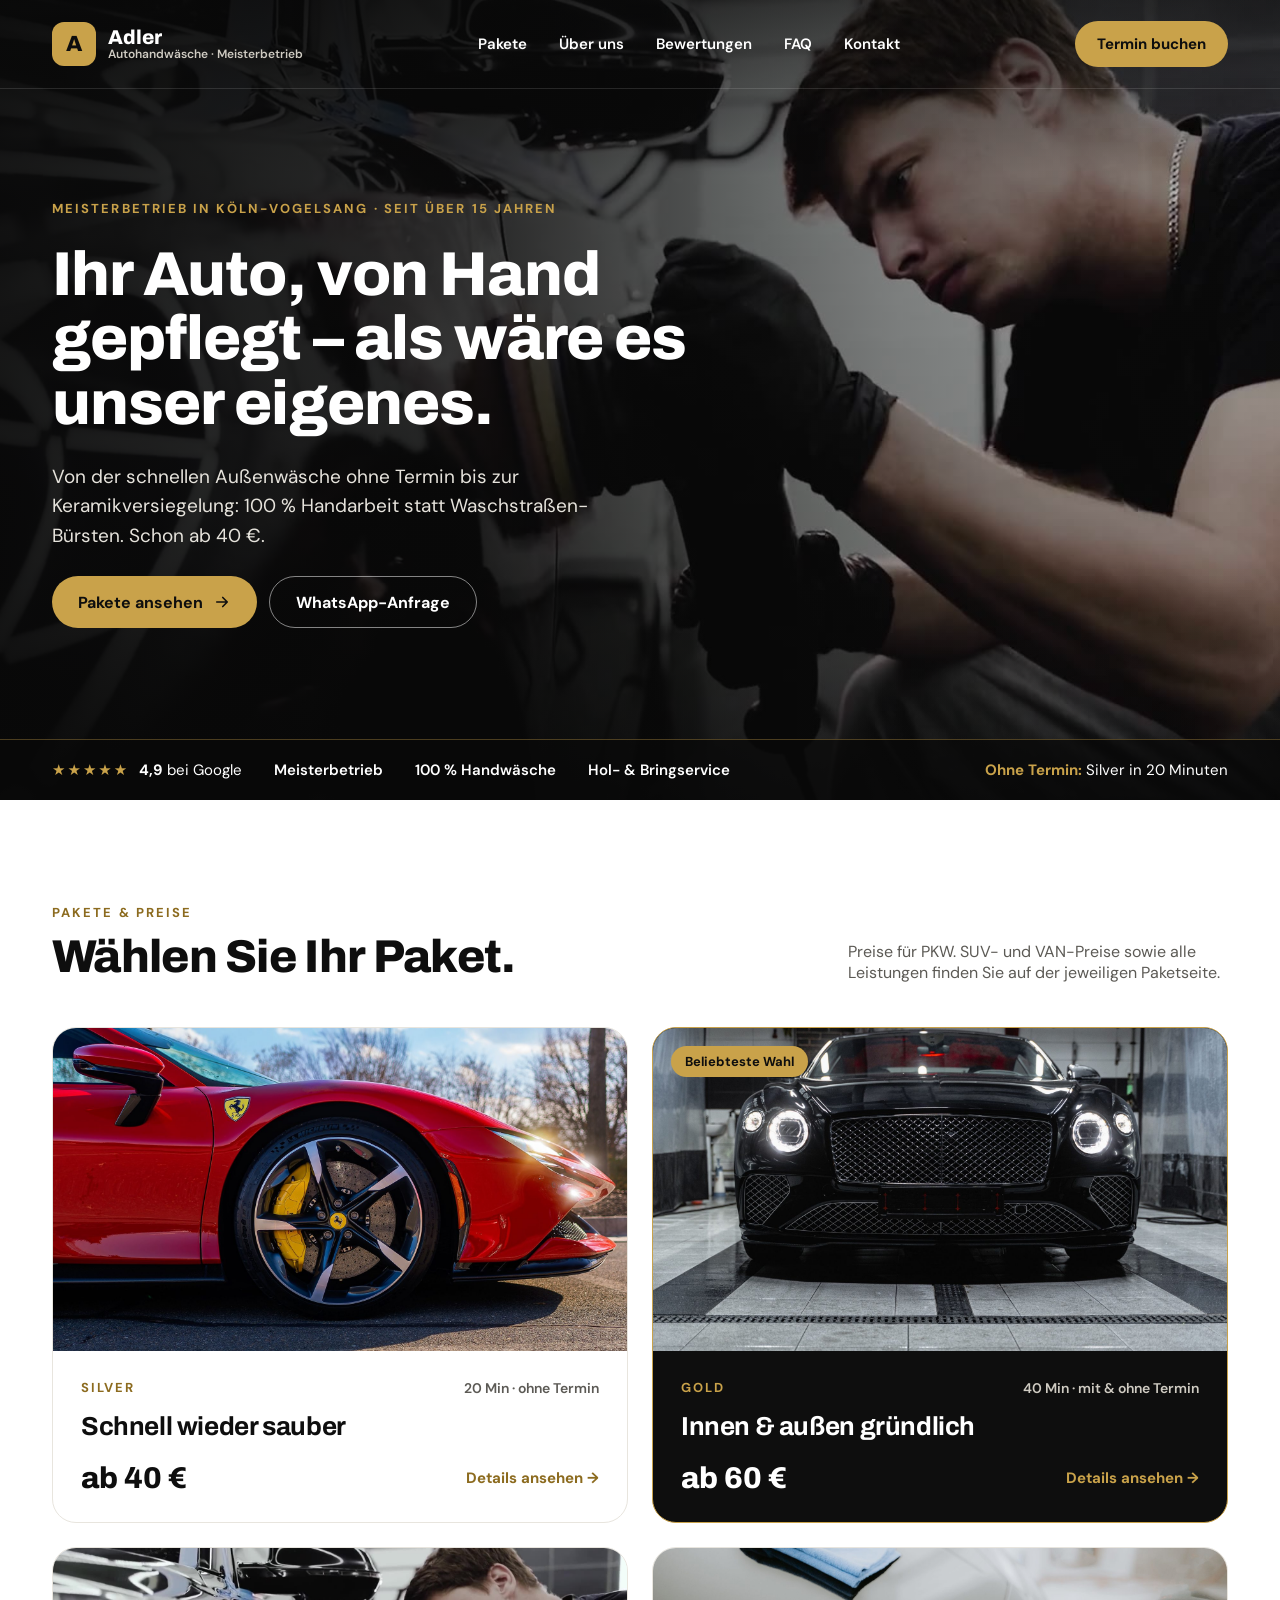
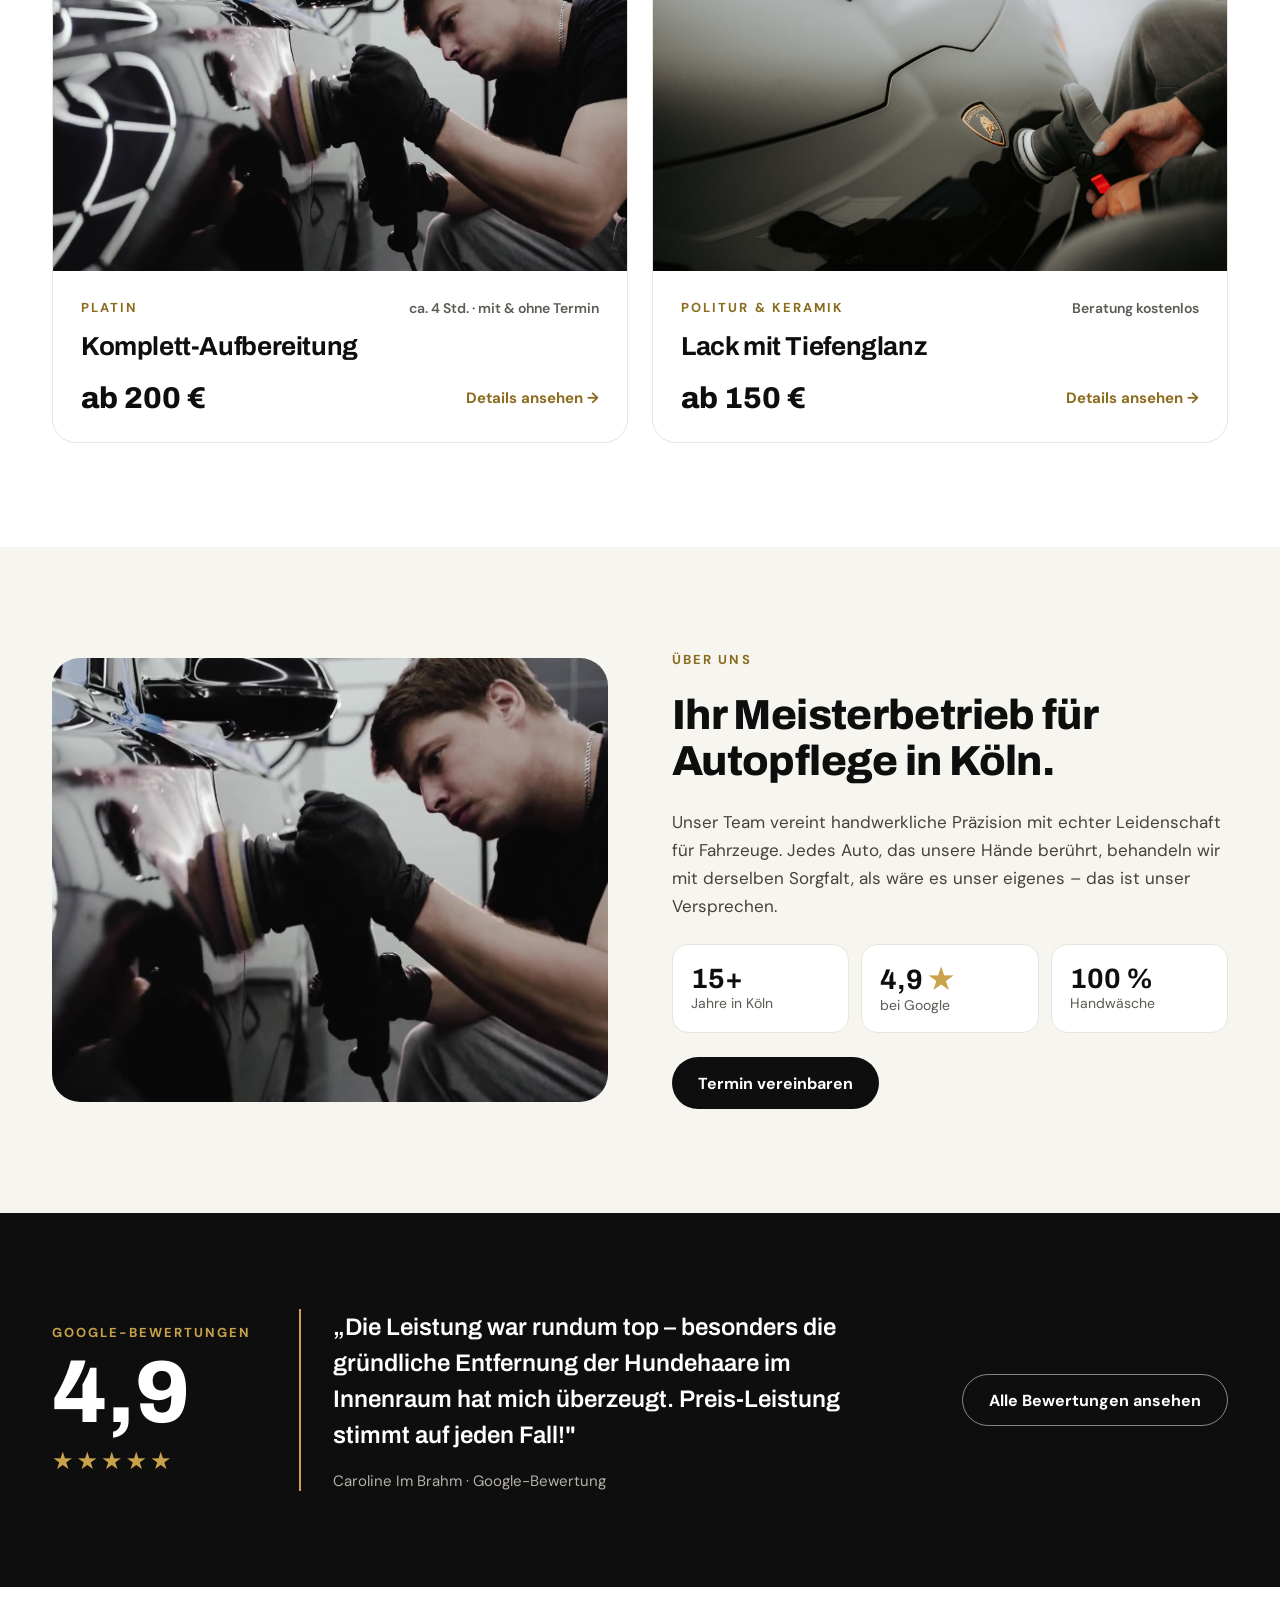
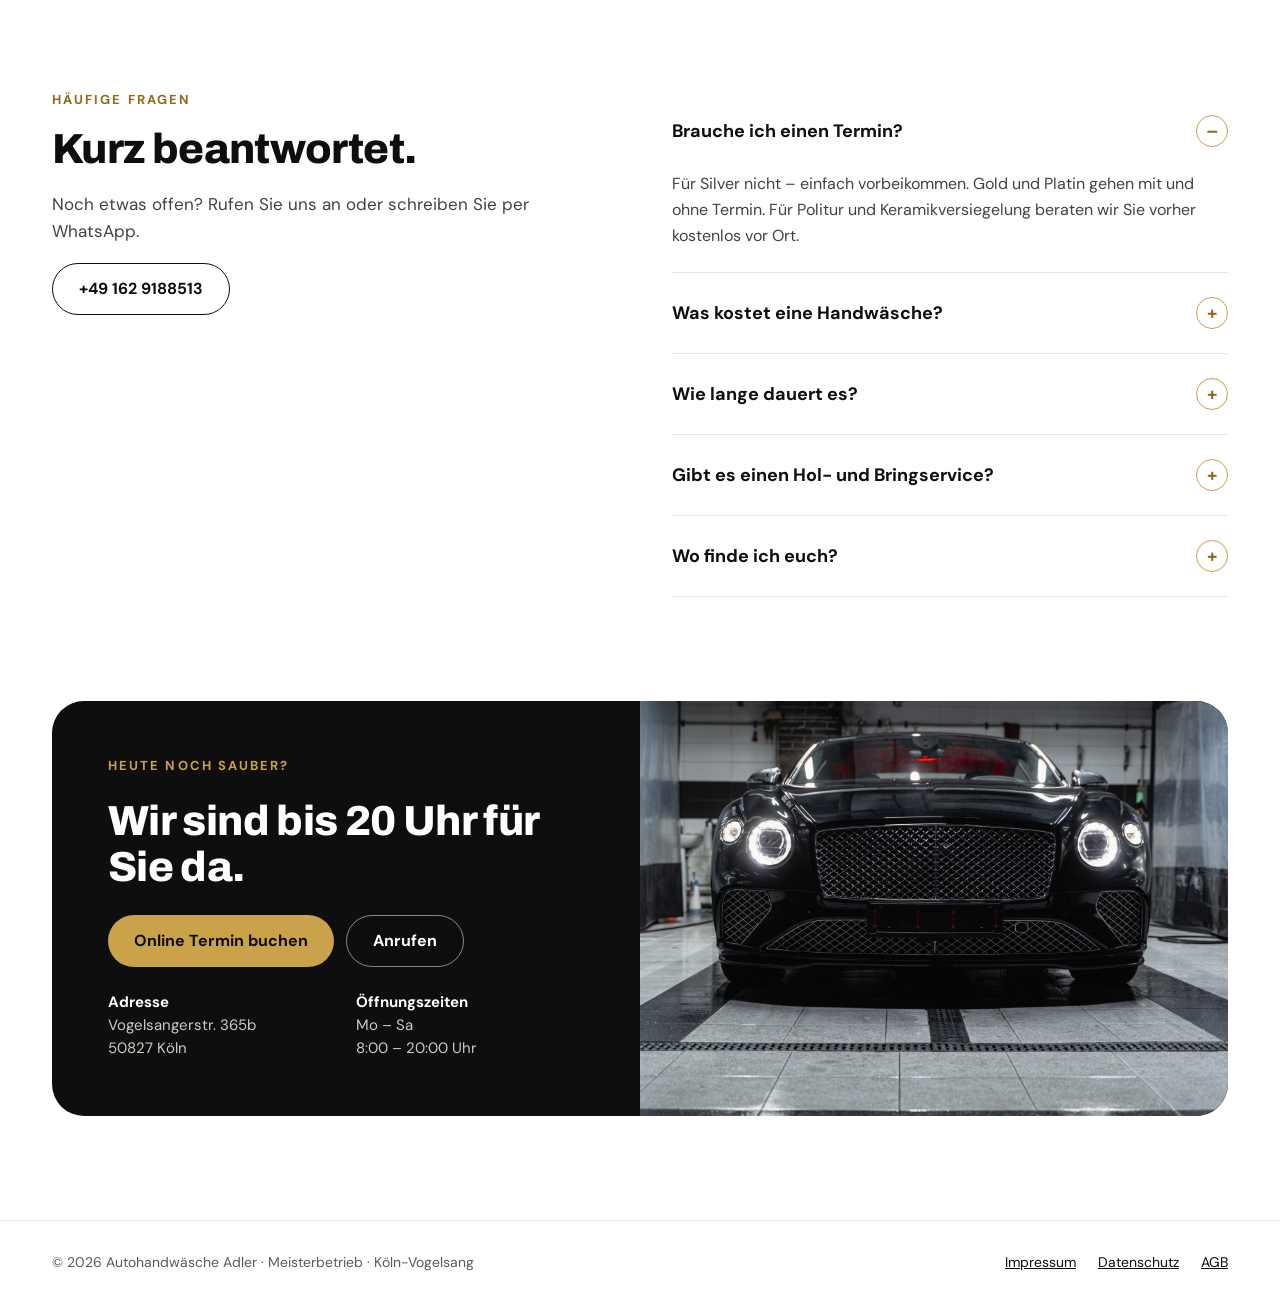
==== index.html @ 47d371c3 "Neues Website-Design: Startseite, Paketseiten Silver/Gold/Platin/Politur mit Preisrechner Co-Authore" ====
<!doctype html>
<html lang="de">
<head>
<meta charset="utf-8">
<meta name="viewport" content="width=device-width, initial-scale=1">
<title>Autohandwäsche & Autoaufbereitung Köln ab 40 € | Adler</title>
<meta name="description" content="Autohandwäsche Adler – Meisterbetrieb für Handwäsche, Aufbereitung, Politur und Keramikversiegelung in Köln-Vogelsang. 4,9★ bei Google, ab 40 €.">
<meta name="theme-color" content="#0E0E0E">
<link rel="preconnect" href="https://fonts.googleapis.com">
<link href="https://fonts.googleapis.com/css2?family=Archivo:wght@500;600;700;800&amp;family=DM+Sans:wght@400;500;600;700&amp;display=swap" rel="stylesheet">
<style>
body{margin:0;background:#FFFFFF;color:#0E0E0E;font-family:'DM Sans',system-ui,sans-serif;-webkit-font-smoothing:antialiased}
*{box-sizing:border-box}
a{color:#8C6B1F}a:hover{color:#0E0E0E}
h1,h2,h3{font-family:'Archivo',system-ui,sans-serif;margin:0;letter-spacing:-0.015em}
p{margin:0}
.wrap{max-width:1240px;margin:0 auto;padding:0 32px}
.btn{display:inline-flex;align-items:center;justify-content:center;gap:10px;min-height:52px;padding:0 26px;border-radius:999px;font-weight:700;font-size:16px;text-decoration:none;white-space:nowrap}
.btn-gold{background:#C9A24A;color:#0E0E0E}.btn-gold:hover{background:#DDB862;color:#0E0E0E}
.btn-black{background:#0E0E0E;color:#FFFFFF}.btn-black:hover{background:#2A2A2A;color:#FFFFFF}
.btn-line{border:1.5px solid rgba(255,255,255,.5);color:#FFFFFF}.btn-line:hover{border-color:#C9A24A;color:#C9A24A}
.btn-outline{border:1.5px solid #0E0E0E;color:#0E0E0E}.btn-outline:hover{background:#0E0E0E;color:#FFFFFF}
.eyebrow{font-size:13px;font-weight:700;letter-spacing:.16em;text-transform:uppercase;color:#8C6B1F}
.gold-txt{color:#C9A24A}
.nav{display:flex;gap:32px}.nav a{color:#FFFFFF;text-decoration:none;font-weight:600;font-size:15px}.nav a:hover{color:#C9A24A}
.cover{display:block;width:100%;object-fit:cover}
.hero{position:relative;overflow:hidden;background:#0B0B0B;min-height:800px;display:flex;flex-direction:column}
.hero-video{position:absolute;inset:0;width:100%;height:100%;object-fit:cover;object-position:60% 40%}
.hero-shade{position:absolute;inset:0;background:linear-gradient(90deg,rgba(8,8,8,.93) 0%,rgba(8,8,8,.8) 38%,rgba(8,8,8,.38) 70%,rgba(8,8,8,.15) 100%),linear-gradient(180deg,rgba(8,8,8,.6) 0%,rgba(8,8,8,0) 22%,rgba(8,8,8,0) 70%,rgba(8,8,8,.65) 100%)}
.hero-head{position:relative;z-index:2;border-bottom:1px solid rgba(255,255,255,.12)}
.hero-body{position:relative;z-index:2;flex:1;display:flex;align-items:center;padding-top:72px;padding-bottom:72px;width:100%}
.hero-trust{position:relative;z-index:2;background:rgba(8,8,8,.75);border-top:1px solid rgba(201,162,74,.35)}
.pk-grid{display:grid;grid-template-columns:repeat(2,minmax(0,1fr));gap:24px}
.pk{display:flex;flex-direction:column;border-radius:24px;overflow:hidden;background:#FFFFFF;border:1px solid #E8E5DE;text-decoration:none;color:#0E0E0E}
.pk:hover{border-color:#C9A24A;color:#0E0E0E}
.pk-dark{background:#0E0E0E;border:1.5px solid #C9A24A;color:#FFFFFF}.pk-dark:hover{color:#FFFFFF}
.split{display:grid;grid-template-columns:minmax(0,1fr) minmax(0,1fr);gap:64px;align-items:center}
details{border-bottom:1px solid #E8E5DE}
summary{cursor:pointer;list-style:none;padding:24px 0;font-weight:700;font-size:18px;display:flex;justify-content:space-between;gap:16px;align-items:center}
summary::-webkit-details-marker{display:none}
.plus{flex:none;width:32px;height:32px;border-radius:50%;border:1.5px solid #C9A24A;color:#8C6B1F;display:flex;align-items:center;justify-content:center;font-size:18px}
@media (max-width:900px){.split,.pk-grid{grid-template-columns:minmax(0,1fr);gap:28px}.nav{display:none}.hide-m{display:none}.hero{min-height:680px}.hero-shade{background:rgba(8,8,8,.72)}}
@media (max-width:560px){.wrap{padding:0 16px}.h1{font-size:40px}.h2{font-size:32px}.btn{width:100%}}
.veh-l{font-weight:700;font-size:15px;color:#5C5A55}.veh-p{font-family:Archivo,sans-serif;font-weight:800;font-size:28px}.sum-line{display:flex;justify-content:space-between;gap:12px}.sum-line strong{color:#FFFFFF;white-space:nowrap}[hidden]{display:none!important}html{scroll-behavior:smooth}
</style>
</head>
<body>
<div style="width: 100%; background: #FFFFFF">

<!-- Hero with video -->
<section id="top" class="hero">
<video class="hero-video" src="assets/hero.mp4" poster="assets/hero-poster.jpg" autoplay="" muted="" loop="" playsinline="" preload="auto" aria-hidden="true"></video>
<div class="hero-shade" aria-hidden="true"></div>
<header class="hero-head">
<div class="wrap" style="display: flex; align-items: center; justify-content: space-between; gap: 24px; min-height: 88px">
<a href="#top" style="display: flex; align-items: center; gap: 12px; text-decoration: none">
<span aria-hidden="true" style="width: 44px; height: 44px; border-radius: 12px; background: #C9A24A; color: #0E0E0E; display: flex; align-items: center; justify-content: center; font-family: 'Archivo', sans-serif; font-weight: 800; font-size: 22px">A</span>
<span style="display: flex; flex-direction: column; line-height: 1.1"><span style="font-family: 'Archivo', sans-serif; font-weight: 800; font-size: 20px; color: #FFFFFF">Adler</span><span style="font-size: 12px; color: #CFCBC2; font-weight: 600">Autohandwäsche · Meisterbetrieb</span></span>
</a>
<nav class="nav" aria-label="Hauptnavigation">
<a href="#pakete">Pakete</a>
<a href="#ueber-uns">Über uns</a>
<a href="#bewertungen">Bewertungen</a>
<a href="#faq">FAQ</a>
<a href="#kontakt">Kontakt</a>
</nav>
<a class="btn btn-gold" href="https://www.cal.eu/adlerwash?redirect=false" style="min-height: 46px; padding: 0 22px; font-size: 15px">Termin buchen</a>
</div>
</header>
<div class="wrap hero-body">
<div style="display: flex; flex-direction: column; gap: 26px; max-width: 640px">
<span class="eyebrow gold-txt" style="color: #C9A24A">Meisterbetrieb in Köln-Vogelsang · seit über 15 Jahren</span>
<h1 class="h1" style="font-size: 62px; line-height: 1.04; font-weight: 800; color: #FFFFFF">Ihr Auto, von Hand gepflegt – als wäre es unser eigenes.</h1>
<p style="font-size: 19px; line-height: 1.55; color: #E6E3DC; max-width: 540px">Von der schnellen Außenwäsche ohne Termin bis zur Keramikversiegelung: 100 % Handarbeit statt Waschstraßen-Bürsten. Schon ab 40 €.</p>
<div style="display: flex; flex-wrap: wrap; gap: 12px">
<a class="btn btn-gold" href="#pakete">Pakete ansehen
<svg width="18" height="18" viewBox="0 0 24 24" fill="none" stroke="currentColor" stroke-width="2.2" stroke-linecap="round" stroke-linejoin="round" aria-hidden="true"><path d="M5 12h14M13 6l6 6-6 6"/></svg></a>
<a class="btn btn-line" href="https://api.whatsapp.com/send?phone=491629188513">WhatsApp-Anfrage</a>
</div>
</div>
</div>
<div class="hero-trust">
<div class="wrap" style="display: flex; flex-wrap: wrap; align-items: center; justify-content: space-between; gap: 14px 28px; padding-top: 20px; padding-bottom: 20px; color: #FFFFFF; font-size: 15px">
<div style="display: flex; flex-wrap: wrap; gap: 14px 32px; align-items: center">
<span style="display: flex; align-items: center; gap: 10px"><span style="color: #C9A24A; letter-spacing: 2px" aria-hidden="true">★★★★★</span><span><strong>4,9</strong> bei Google</span></span>
<span style="font-weight: 600">Meisterbetrieb</span>
<span style="font-weight: 600">100 % Handwäsche</span>
<span style="font-weight: 600">Hol- &amp; Bringservice</span>
</div>
<span><strong class="gold-txt" style="color: #C9A24A">Ohne Termin:</strong> Silver in 20 Minuten</span>
</div>
</div>
</section>

<!-- Pakete -->
<section id="pakete" style="padding: 104px 0">
<div class="wrap" style="display: flex; flex-direction: column; gap: 44px">
<div style="display: flex; flex-wrap: wrap; justify-content: space-between; align-items: flex-end; gap: 16px">
<div style="display: flex; flex-direction: column; gap: 12px">
<span class="eyebrow">Pakete &amp; Preise</span>
<h2 class="h2" style="font-size: 46px; line-height: 1.08; font-weight: 800">Wählen Sie Ihr Paket.</h2>
</div>
<p style="font-size: 16px; color: #5C5A55; max-width: 380px">Preise für PKW. SUV- und VAN-Preise sowie alle Leistungen finden Sie auf der jeweiligen Paketseite.</p>
</div>
<div class="pk-grid">

<a class="pk" href="silver.html">
<img class="cover" src="assets/ferrari.jpg" alt="Roter Sportwagen mit glänzendem Lack" style="aspect-ratio: 16 / 9; object-position: 55% 58%">
<div style="padding: 28px; display: flex; flex-direction: column; gap: 14px">
<div style="display: flex; justify-content: space-between; align-items: center; gap: 12px"><span class="eyebrow">Silver</span><span style="font-size: 14px; font-weight: 600; color: #5C5A55">20 Min · ohne Termin</span></div>
<h3 style="font-size: 26px; line-height: 1.2">Schnell wieder sauber</h3>
<div style="display: flex; justify-content: space-between; align-items: center; gap: 12px; padding-top: 6px">
<span style="font-family: 'Archivo', sans-serif; font-weight: 800; font-size: 30px">ab 40 €</span>
<span style="font-weight: 700; font-size: 15px; color: #8C6B1F">Details ansehen →</span>
</div>
</div>
</a>

<a class="pk pk-dark" href="gold.html" style="position: relative">
<span style="position: absolute; top: 18px; left: 18px; background: #C9A24A; color: #0E0E0E; font-size: 13px; font-weight: 700; padding: 7px 14px; border-radius: 999px">Beliebteste Wahl</span>
<img class="cover" src="assets/bentley.jpg" alt="Bentley in der Waschhalle" style="aspect-ratio: 16 / 9; object-position: 50% 45%">
<div style="padding: 28px; display: flex; flex-direction: column; gap: 14px">
<div style="display: flex; justify-content: space-between; align-items: center; gap: 12px"><span class="eyebrow" style="color: #C9A24A">Gold</span><span style="font-size: 14px; font-weight: 600; color: #CFCBC2">40 Min · mit &amp; ohne Termin</span></div>
<h3 style="font-size: 26px; line-height: 1.2; color: #FFFFFF">Innen &amp; außen gründlich</h3>
<div style="display: flex; justify-content: space-between; align-items: center; gap: 12px; padding-top: 6px">
<span style="font-family: 'Archivo', sans-serif; font-weight: 800; font-size: 30px; color: #FFFFFF">ab 60 €</span>
<span style="font-weight: 700; font-size: 15px; color: #C9A24A">Details ansehen →</span>
</div>
</div>
</a>

<a class="pk" href="platin.html">
<img class="cover" src="assets/hero-poster.jpg" alt="Profi bei der Fahrzeugaufbereitung" style="aspect-ratio: 16 / 9; object-position: 60% 40%">
<div style="padding: 28px; display: flex; flex-direction: column; gap: 14px">
<div style="display: flex; justify-content: space-between; align-items: center; gap: 12px"><span class="eyebrow">Platin</span><span style="font-size: 14px; font-weight: 600; color: #5C5A55">ca. 4 Std. · mit &amp; ohne Termin</span></div>
<h3 style="font-size: 26px; line-height: 1.2">Komplett-Aufbereitung</h3>
<div style="display: flex; justify-content: space-between; align-items: center; gap: 12px; padding-top: 6px">
<span style="font-family: 'Archivo', sans-serif; font-weight: 800; font-size: 30px">ab 200 €</span>
<span style="font-weight: 700; font-size: 15px; color: #8C6B1F">Details ansehen →</span>
</div>
</div>
</a>

<a class="pk" href="politur.html">
<img class="cover" src="assets/polish.jpg" alt="Lackpolitur an einem Sportwagen" style="aspect-ratio: 16 / 9; object-position: 60% 50%">
<div style="padding: 28px; display: flex; flex-direction: column; gap: 14px">
<div style="display: flex; justify-content: space-between; align-items: center; gap: 12px"><span class="eyebrow">Politur &amp; Keramik</span><span style="font-size: 14px; font-weight: 600; color: #5C5A55">Beratung kostenlos</span></div>
<h3 style="font-size: 26px; line-height: 1.2">Lack mit Tiefenglanz</h3>
<div style="display: flex; justify-content: space-between; align-items: center; gap: 12px; padding-top: 6px">
<span style="font-family: 'Archivo', sans-serif; font-weight: 800; font-size: 30px">ab 150 €</span>
<span style="font-weight: 700; font-size: 15px; color: #8C6B1F">Details ansehen →</span>
</div>
</div>
</a>

</div>
</div>
</section>

<!-- Über uns -->
<section id="ueber-uns" style="background: #F7F5F0; padding: 104px 0">
<div class="wrap split">
<img class="cover" src="assets/hero-poster.jpg" alt="Mitarbeiter poliert den Lack eines Fahrzeugs" style="aspect-ratio: 5 / 4; border-radius: 28px; object-position: 70% 40%">
<div style="display: flex; flex-direction: column; gap: 24px">
<span class="eyebrow">Über uns</span>
<h2 class="h2" style="font-size: 42px; line-height: 1.1; font-weight: 800">Ihr Meisterbetrieb für Autopflege in Köln.</h2>
<p style="font-size: 17px; line-height: 1.65; color: #44423D">Unser Team vereint handwerkliche Präzision mit echter Leidenschaft für Fahrzeuge. Jedes Auto, das unsere Hände berührt, behandeln wir mit derselben Sorgfalt, als wäre es unser eigenes – das ist unser Versprechen.</p>
<div style="display: grid; grid-template-columns: repeat(3, minmax(0, 1fr)); gap: 12px">
<div style="background: #FFFFFF; border-radius: 16px; padding: 18px; border: 1px solid #E8E5DE"><strong style="font-family: 'Archivo', sans-serif; font-size: 28px">15+</strong><div style="font-size: 14px; color: #5C5A55">Jahre in Köln</div></div>
<div style="background: #FFFFFF; border-radius: 16px; padding: 18px; border: 1px solid #E8E5DE"><strong style="font-family: 'Archivo', sans-serif; font-size: 28px">4,9 <span style="color: #C9A24A">★</span></strong><div style="font-size: 14px; color: #5C5A55">bei Google</div></div>
<div style="background: #FFFFFF; border-radius: 16px; padding: 18px; border: 1px solid #E8E5DE"><strong style="font-family: 'Archivo', sans-serif; font-size: 28px">100 %</strong><div style="font-size: 14px; color: #5C5A55">Handwäsche</div></div>
</div>
<div><a class="btn btn-black" href="https://www.cal.eu/adlerwash?redirect=false">Termin vereinbaren</a></div>
</div>
</div>
</section>

<!-- Bewertungen -->
<section id="bewertungen" style="background: #0E0E0E; color: #FFFFFF; padding: 96px 0">
<div class="wrap" style="display: flex; flex-wrap: wrap; gap: 48px; align-items: center; justify-content: space-between">
<div style="display: flex; flex-direction: column; gap: 8px">
<span class="eyebrow" style="color: #C9A24A">Google-Bewertungen</span>
<span style="font-family: 'Archivo', sans-serif; font-weight: 800; font-size: 88px; line-height: 1">4,9</span>
<span style="color: #C9A24A; font-size: 24px; letter-spacing: 3px" aria-hidden="true">★★★★★</span>
</div>
<div style="flex: 1 1 460px; display: flex; flex-direction: column; gap: 18px; border-left: 2px solid #C9A24A; padding-left: 32px">
<p style="font-size: 24px; line-height: 1.5; font-family: 'Archivo', sans-serif; font-weight: 600">„Die Leistung war rundum top – besonders die gründliche Entfernung der Hundehaare im Innenraum hat mich überzeugt. Preis-Leistung stimmt auf jeden Fall!"</p>
<span style="color: #B5B1A8; font-size: 15px">Caroline Im Brahm · Google-Bewertung</span>
</div>
<a class="btn btn-line" href="https://www.google.com/maps/search/Autohandw%C3%A4sche+Adler+K%C3%B6ln">Alle Bewertungen ansehen</a>
</div>
</section>

<!-- FAQ -->
<section id="faq" style="padding: 104px 0">
<div class="wrap split" style="align-items: start">
<div style="display: flex; flex-direction: column; gap: 18px">
<span class="eyebrow">Häufige Fragen</span>
<h2 class="h2" style="font-size: 42px; line-height: 1.1; font-weight: 800">Kurz beantwortet.</h2>
<p style="font-size: 17px; line-height: 1.6; color: #44423D">Noch etwas offen? Rufen Sie uns an oder schreiben Sie per WhatsApp.</p>
<div><a class="btn btn-outline" href="tel:+491629188513">+49 162 9188513</a></div>
</div>
<div>
<details open="">
<summary>Brauche ich einen Termin?<span class="plus" aria-hidden="true">–</span></summary>
<p style="padding: 0 0 24px; font-size: 16px; line-height: 1.6; color: #44423D">Für Silver nicht – einfach vorbeikommen. Gold und Platin gehen mit und ohne Termin. Für Politur und Keramikversiegelung beraten wir Sie vorher kostenlos vor Ort.</p>
</details>
<details>
<summary>Was kostet eine Handwäsche?<span class="plus" aria-hidden="true">+</span></summary>
<p style="padding: 0 0 24px; font-size: 16px; line-height: 1.6; color: #44423D">Für PKW: Silver ab 40 €, Gold ab 60 €, Platin ab 200 €, Politur ab 150 €. SUV und VAN kosten etwas mehr.</p>
</details>
<details>
<summary>Wie lange dauert es?<span class="plus" aria-hidden="true">+</span></summary>
<p style="padding: 0 0 24px; font-size: 16px; line-height: 1.6; color: #44423D">Silver ca. 20 Minuten, Gold ca. 40 Minuten, Platin ca. 4 Stunden.</p>
</details>
<details>
<summary>Gibt es einen Hol- und Bringservice?<span class="plus" aria-hidden="true">+</span></summary>
<p style="padding: 0 0 24px; font-size: 16px; line-height: 1.6; color: #44423D">Ja: bis 5 km für 40 €, bis 10 km für 55 €, bis 15 km für 65 €.</p>
</details>
<details>
<summary>Wo finde ich euch?<span class="plus" aria-hidden="true">+</span></summary>
<p style="padding: 0 0 24px; font-size: 16px; line-height: 1.6; color: #44423D">Vogelsangerstr. 365b, 50827 Köln. Geöffnet Montag bis Samstag, 8 bis 20 Uhr.</p>
</details>
</div>
</div>
</section>

<!-- Kontakt -->
<section id="kontakt" style="padding: 0 0 104px">
<div class="wrap">
<div style="background: #0E0E0E; color: #FFFFFF; border-radius: 32px; overflow: hidden; display: grid; grid-template-columns: repeat(auto-fit, minmax(320px, 1fr))">
<div style="padding: 56px; display: flex; flex-direction: column; gap: 24px; justify-content: center">
<span class="eyebrow" style="color: #C9A24A">Heute noch sauber?</span>
<h2 class="h2" style="font-size: 42px; line-height: 1.1; font-weight: 800">Wir sind bis 20 Uhr für Sie da.</h2>
<div style="display: flex; flex-wrap: wrap; gap: 12px">
<a class="btn btn-gold" href="https://www.cal.eu/adlerwash?redirect=false">Online Termin buchen</a>
<a class="btn btn-line" href="tel:+491629188513">Anrufen</a>
</div>
<div style="display: grid; grid-template-columns: repeat(2, minmax(0, 1fr)); gap: 20px; font-size: 15px; line-height: 1.55; color: #CFCBC2">
<div><strong style="color: #FFFFFF">Adresse</strong><br>Vogelsangerstr. 365b<br>50827 Köln</div>
<div><strong style="color: #FFFFFF">Öffnungszeiten</strong><br>Mo – Sa<br>8:00 – 20:00 Uhr</div>
</div>
</div>
<img class="cover" src="assets/bentley.jpg" alt="Frisch gewaschener Bentley in der Halle" style="height: 100%; min-height: 380px; object-position: 50% 40%">
</div>
</div>
</section>

<!-- Footer -->
<footer style="border-top: 1px solid #E8E5DE; padding: 32px 0; font-size: 14px; color: #5C5A55">
<div class="wrap" style="display: flex; flex-wrap: wrap; justify-content: space-between; gap: 16px">
<span>© 2026 Autohandwäsche Adler · Meisterbetrieb · Köln-Vogelsang</span>
<div style="display: flex; gap: 22px; flex-wrap: wrap">
<a href="https://adlerwash.de/impressum" style="color: #0E0E0E">Impressum</a>
<a href="https://adlerwash.de/datenschutz" style="color: #0E0E0E">Datenschutz</a>
<a href="https://adlerwash.de/agb" style="color: #0E0E0E">AGB</a>
</div>
</div>
</footer>

</div>

</body>
</html>
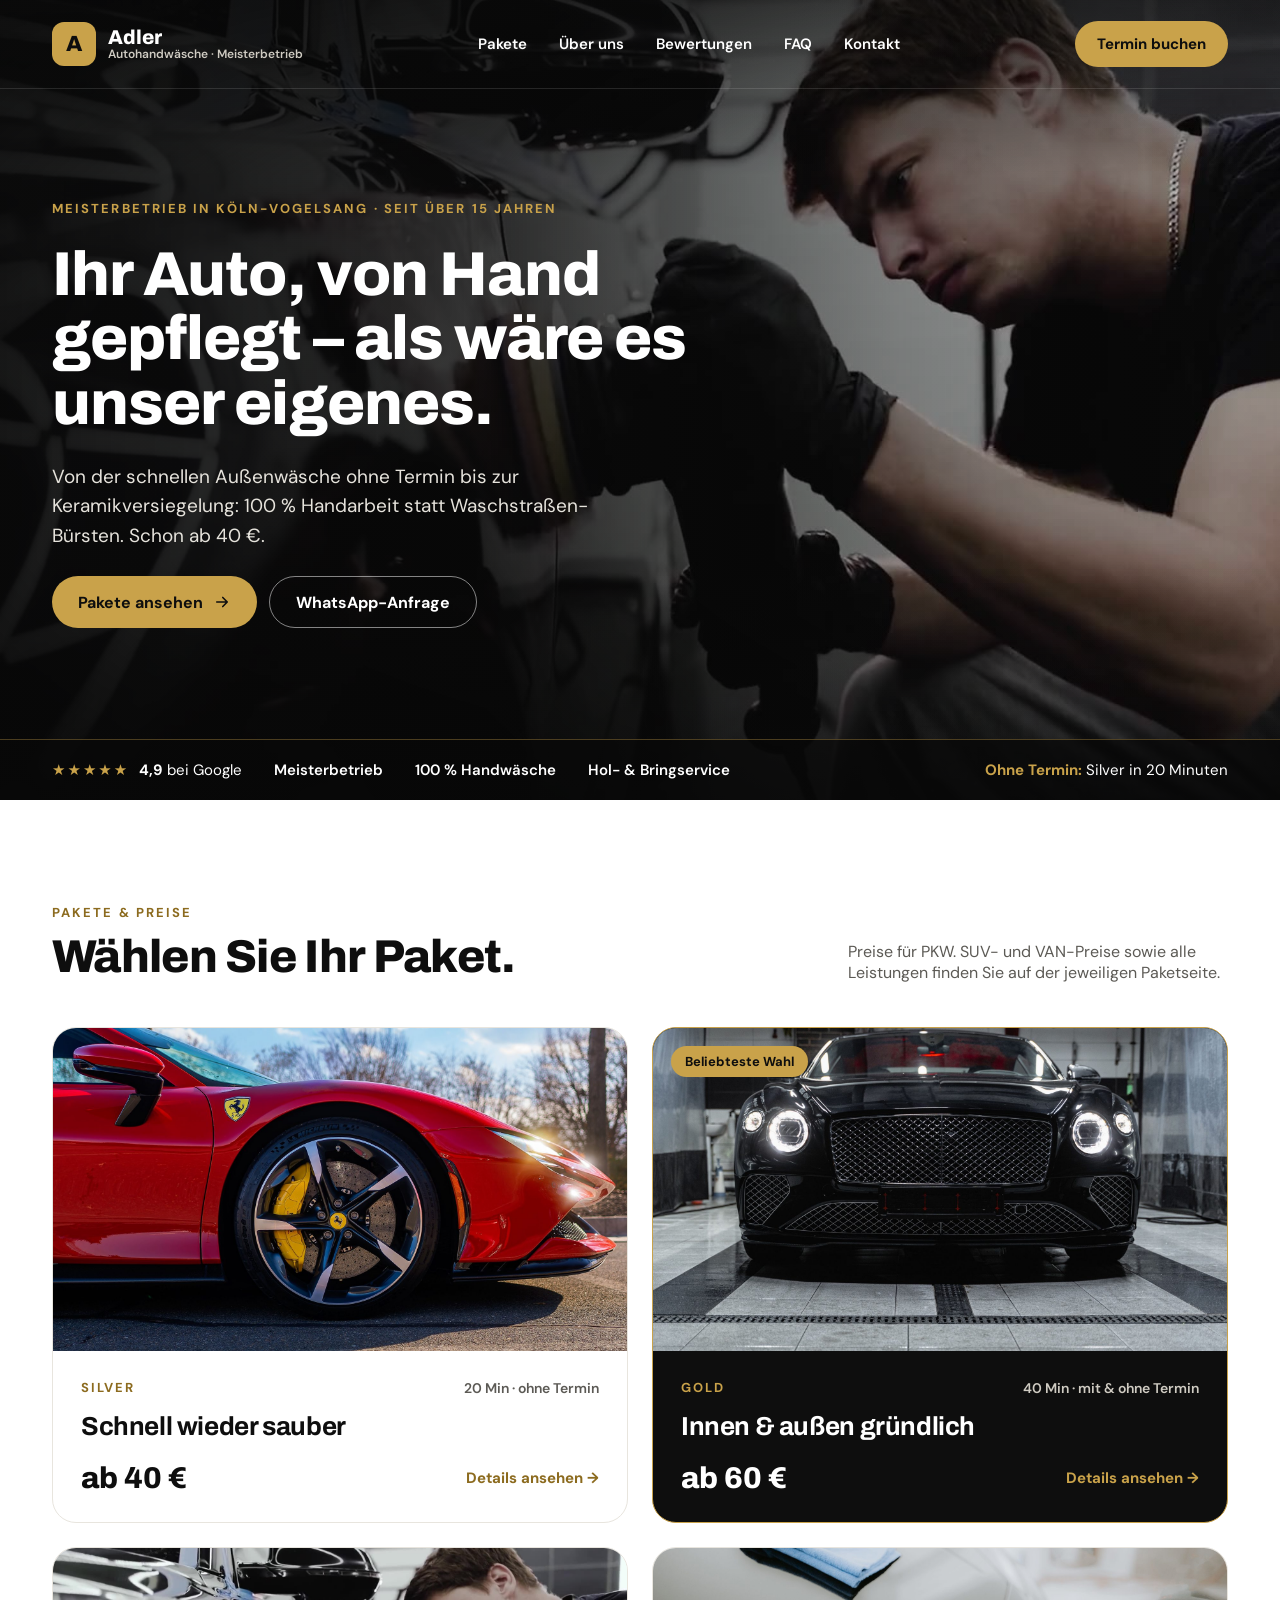
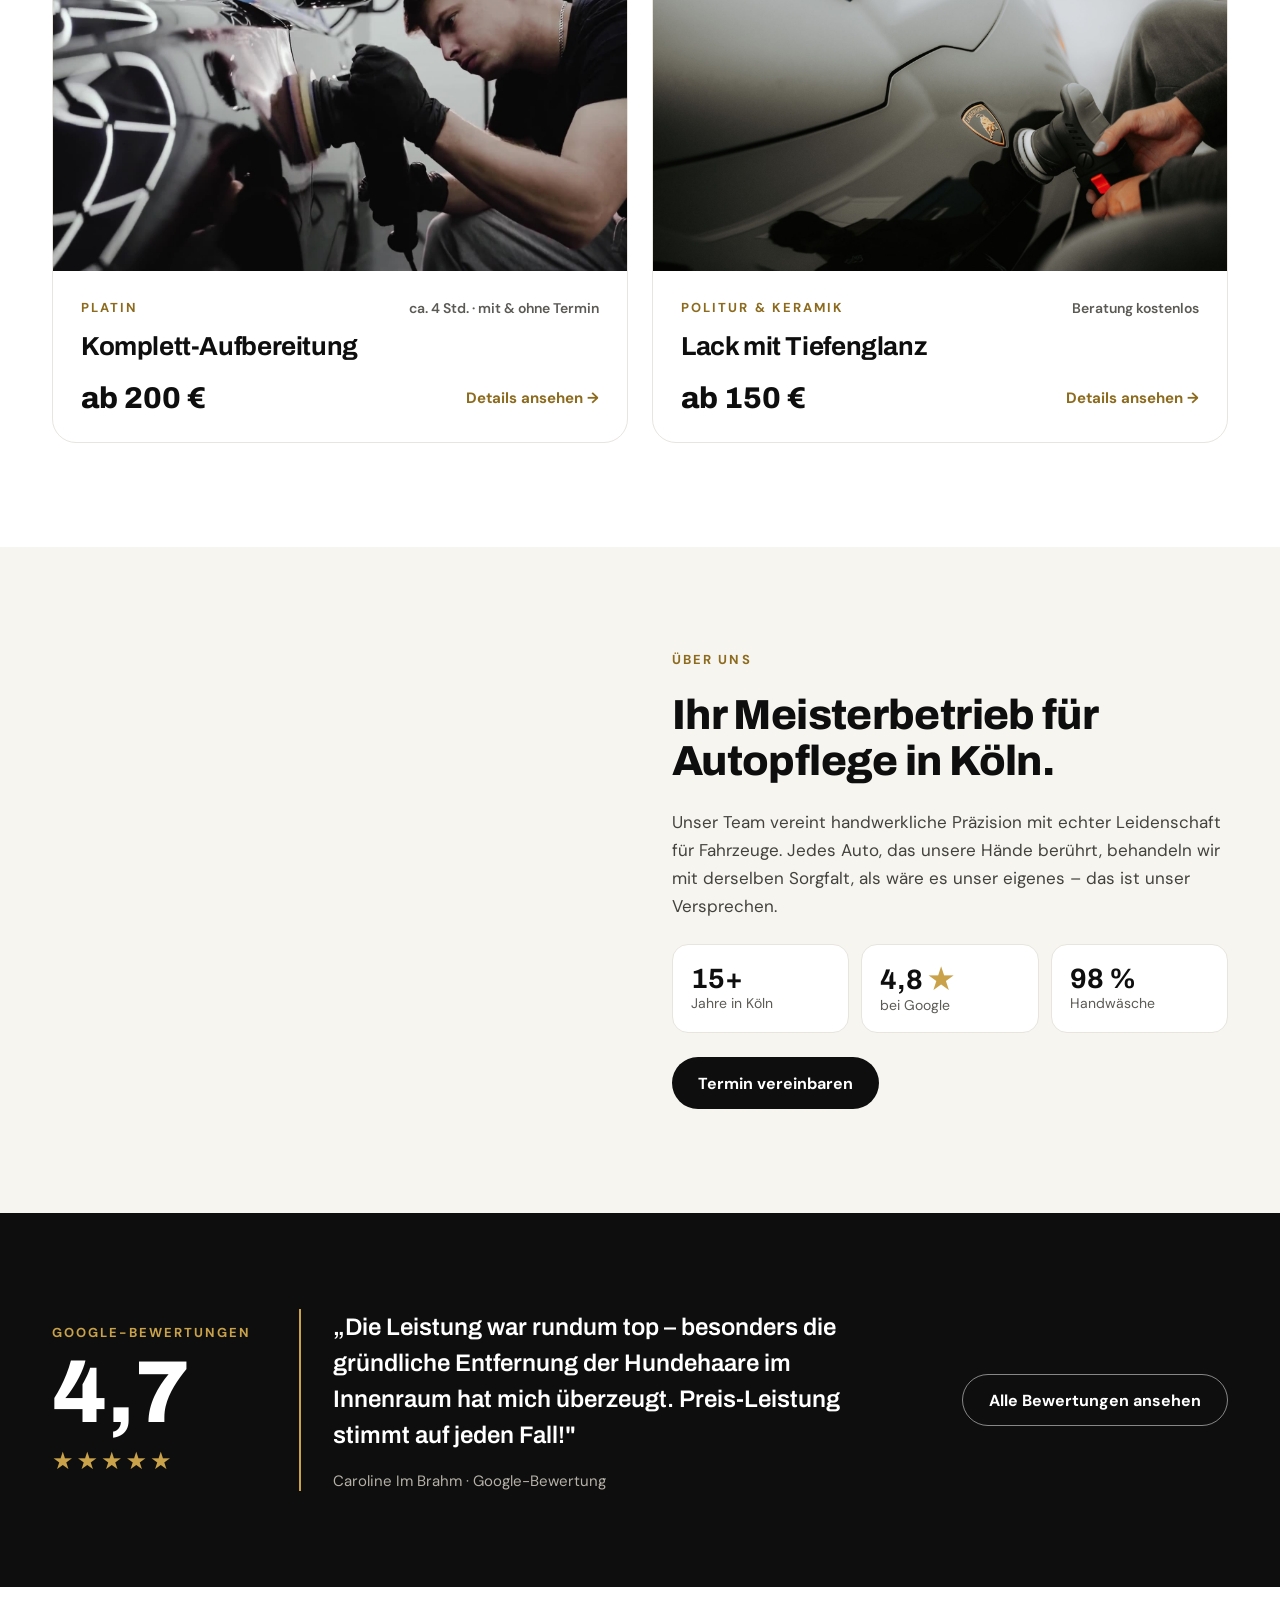
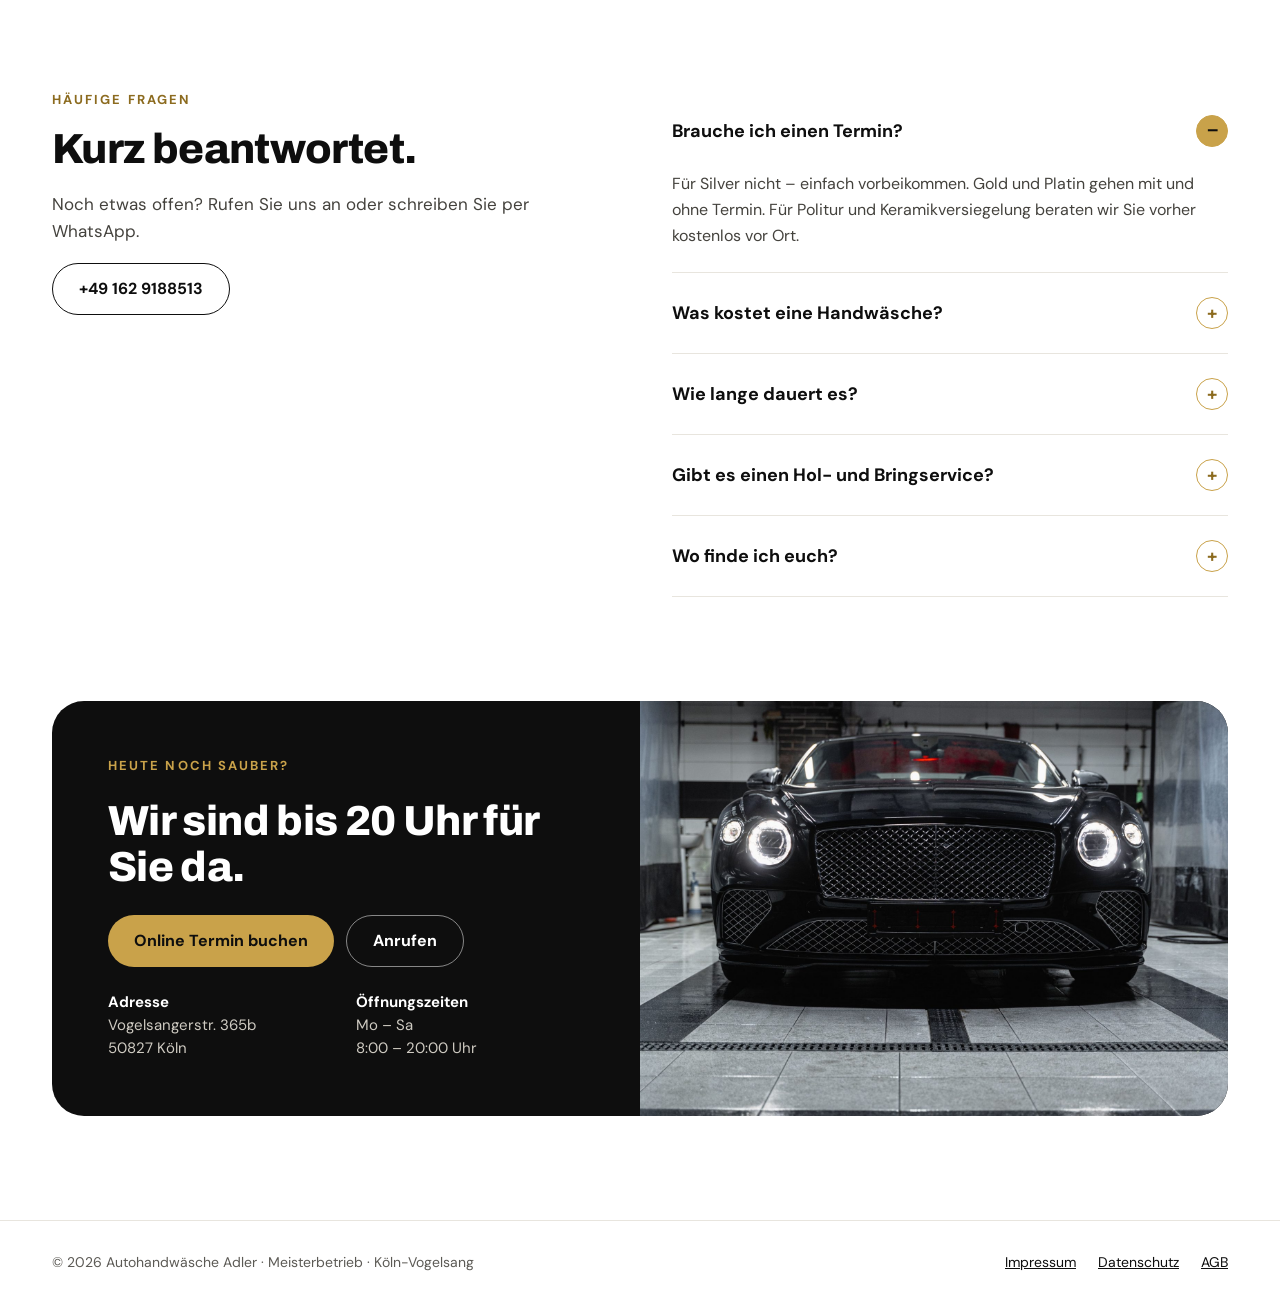
==== commit 1ca8df24: "Animationen: Hero-Einlauf, Gold-Glanz, Scroll-Einblendungen, Hover-Effekte, Zähler Co-Authored-By: C" ====
--- a/index.html
+++ b/index.html
@@ -43,6 +43,7 @@
 @media (max-width:560px){.wrap{padding:0 16px}.h1{font-size:40px}.h2{font-size:32px}.btn{width:100%}}
 .veh-l{font-weight:700;font-size:15px;color:#5C5A55}.veh-p{font-family:Archivo,sans-serif;font-weight:800;font-size:28px}.sum-line{display:flex;justify-content:space-between;gap:12px}.sum-line strong{color:#FFFFFF;white-space:nowrap}[hidden]{display:none!important}html{scroll-behavior:smooth}
 </style>
+<link rel="stylesheet" href="assets/fx.css">
 </head>
 <body>
 <div style="width: 100%; background: #FFFFFF">
@@ -260,5 +261,6 @@
 
 </div>
 
+<script src="assets/fx.js" defer></script>
 </body>
 </html>
--- a/assets/fx.css
+++ b/assets/fx.css
@@ -0,0 +1,66 @@
+/* Adler – Animationen (Gold-Glanz, Einblenden beim Scrollen, Hover-Effekte) */
+
+/* Scroll-Fortschritt oben */
+.fx-progress{position:fixed;top:0;left:0;height:3px;width:100%;background:#C9A24A;transform-origin:0 50%;transform:scaleX(0);z-index:999;pointer-events:none}
+
+/* Hero: Text läuft beim Laden nacheinander ein */
+@keyframes fxUp{from{opacity:0;transform:translateY(32px)}to{opacity:1;transform:none}}
+.hero-body > div > *,.sub-hero .wrap > div > *{animation:fxUp .9s cubic-bezier(.2,.7,.2,1) both}
+.hero-body > div > *:nth-child(1),.sub-hero .wrap > div > *:nth-child(1){animation-delay:.15s}
+.hero-body > div > *:nth-child(2),.sub-hero .wrap > div > *:nth-child(2){animation-delay:.3s}
+.hero-body > div > *:nth-child(3),.sub-hero .wrap > div > *:nth-child(3){animation-delay:.45s}
+.hero-body > div > *:nth-child(4),.sub-hero .wrap > div > *:nth-child(4){animation-delay:.6s}
+.hero-body > div > *:nth-child(5),.sub-hero .wrap > div > *:nth-child(5){animation-delay:.75s}
+.hero-body > div > *:nth-child(6),.sub-hero .wrap > div > *:nth-child(6){animation-delay:.9s}
+.hero-trust{animation:fxUp 1s cubic-bezier(.2,.7,.2,1) 1s both}
+
+/* Hero-Video und Hero-Bilder: langsamer Zoom */
+@keyframes fxZoom{from{transform:scale(1.12)}to{transform:scale(1)}}
+.hero-video,.sub-hero > img{animation:fxZoom 9s cubic-bezier(.2,.6,.2,1) both}
+
+/* Gold-Glanz über die goldenen Buttons – wie Licht auf frischem Lack */
+.btn{position:relative;overflow:hidden;transition:transform .25s ease,box-shadow .25s ease,background .25s ease,color .25s ease,border-color .25s ease}
+.btn:hover{transform:translateY(-2px)}
+.btn-gold:hover{box-shadow:0 12px 30px rgba(201,162,74,.45)}
+.btn-gold::after{content:"";position:absolute;top:0;left:-60%;width:40%;height:100%;background:linear-gradient(100deg,rgba(255,255,255,0) 0%,rgba(255,255,255,.65) 50%,rgba(255,255,255,0) 100%);transform:skewX(-20deg);animation:fxSheen 4.5s ease-in-out 1.6s infinite;pointer-events:none}
+@keyframes fxSheen{0%{left:-60%}22%{left:130%}100%{left:130%}}
+
+/* Einblenden beim Scrollen */
+.fx-pre{opacity:0;transform:translateY(40px)}
+.fx-in{opacity:1;transform:none;transition:opacity .9s cubic-bezier(.2,.7,.2,1) var(--d,0s),transform .9s cubic-bezier(.2,.7,.2,1) var(--d,0s)}
+/* Bilder: Polier-Wisch von links */
+.fx-wipe.fx-pre{opacity:1;transform:none;clip-path:inset(0 100% 0 0)}
+.fx-wipe.fx-in{clip-path:inset(0 0 0 0);transition:clip-path 1.3s cubic-bezier(.7,0,.2,1) var(--d,0s)}
+
+/* Paketkarten: anheben, Bild zoomt, Goldrahmen */
+.pk,.other{transition:transform .45s cubic-bezier(.2,.7,.2,1),box-shadow .45s ease,border-color .3s ease}
+.pk img,.other img{transition:transform 1.1s cubic-bezier(.2,.7,.2,1)}
+.pk:hover,.other:hover{transform:translateY(-8px);box-shadow:0 26px 50px rgba(14,14,14,.16)}
+.pk:hover img,.other:hover img{transform:scale(1.07)}
+.pk-dark:hover{box-shadow:0 26px 60px rgba(201,162,74,.28)}
+
+/* Galerie-Bilder: Zoom beim Überfahren */
+.gallery img{transition:transform .9s cubic-bezier(.2,.7,.2,1),filter .6s ease}
+.gallery img:hover{transform:scale(1.03);filter:brightness(1.08)}
+
+/* Preiskarten & Fahrzeugwahl */
+.price,.veh{transition:transform .3s ease,box-shadow .3s ease,border-color .3s ease,background .3s ease}
+.price:hover,.veh:hover{transform:translateY(-4px);box-shadow:0 16px 36px rgba(14,14,14,.1)}
+
+/* Rechner: Gesamtpreis springt bei Änderung */
+@keyframes fxPop{0%{transform:scale(1)}35%{transform:scale(1.16);color:#FFFFFF}100%{transform:scale(1)}}
+[data-total].pop{display:inline-block;animation:fxPop .5s cubic-bezier(.2,.7,.2,1)}
+
+/* Sterne funkeln nacheinander */
+@keyframes fxStar{0%,100%{opacity:1;text-shadow:none}50%{opacity:.75;text-shadow:0 0 14px rgba(201,162,74,.9)}}
+.fx-star{display:inline-block;animation:fxStar 2.6s ease-in-out infinite}
+
+/* FAQ: weiches Aufklappen */
+details[open] > p{animation:fxUp .45s ease both}
+.plus{transition:transform .3s ease,background .3s ease}
+details[open] .plus{transform:rotate(180deg);background:#C9A24A;color:#0E0E0E}
+
+@media (prefers-reduced-motion: reduce){
+  *,*::before,*::after{animation:none!important;transition:none!important}
+  .fx-pre{opacity:1!important;transform:none!important;clip-path:none!important}
+}
